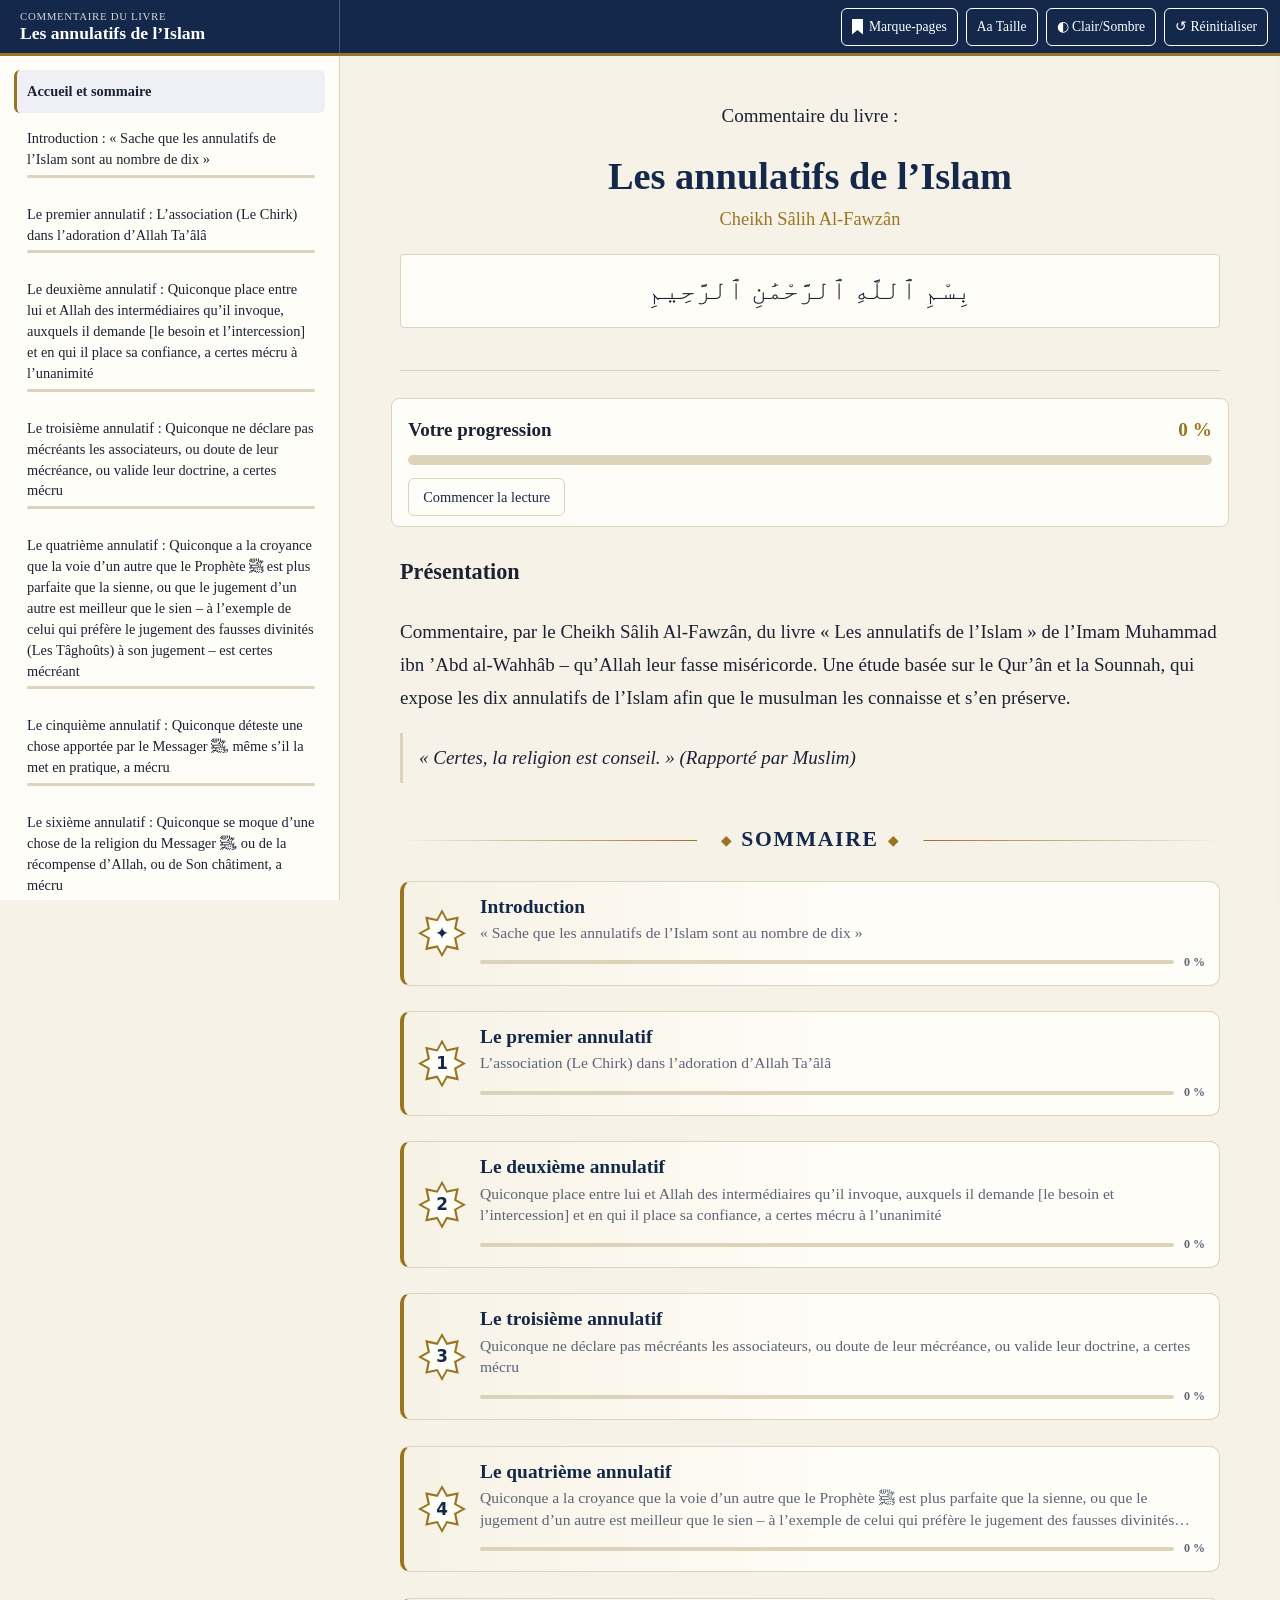
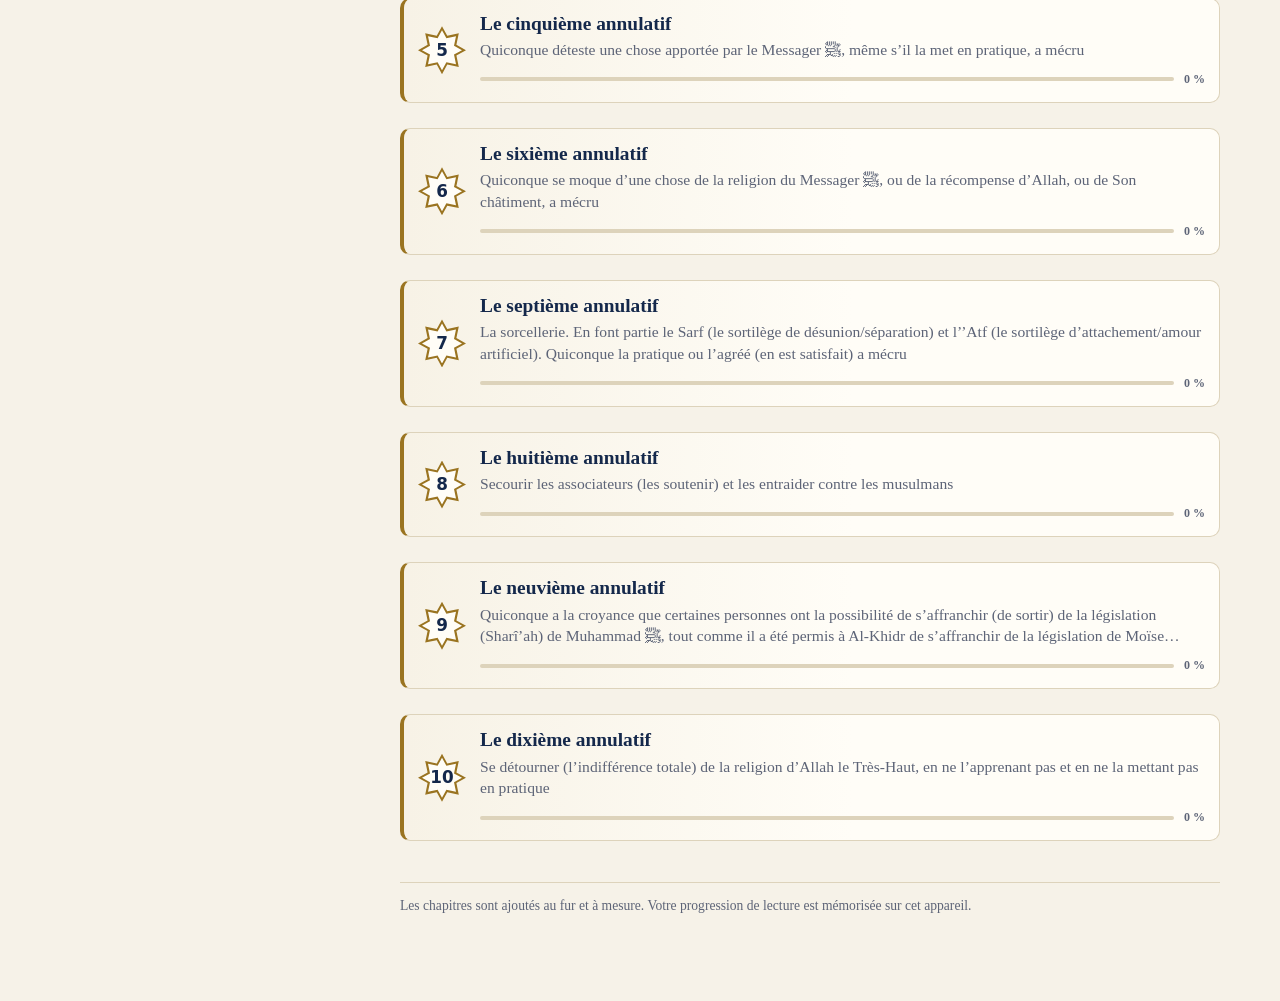
==== index.html @ ff6abf12 "Add files via upload" ====
<!DOCTYPE html>
<html lang="fr">
<head>
<meta charset="utf-8">
<meta name="viewport" content="width=device-width, initial-scale=1">
<title>Commentaire du livre : Les annulatifs de l’Islam – Cheikh Sâlih Al-Fawzân</title>
<link rel="manifest" href="manifest.webmanifest">
<meta name="theme-color" content="#14284b">
<link rel="icon" href="icon-192.png">
<link rel="stylesheet" href="style.css">
</head>
<body>
<main>
<div class="hero">
<p>Commentaire du livre :</p>
<h2>Les annulatifs de l’Islam</h2>
<p class="au">Cheikh Sâlih Al-Fawzân</p>
<p class="ar" style="text-align:center">بِسْمِ ٱللَّهِ ٱلرَّحْمَٰنِ ٱلرَّحِيمِ</p>
</div>
<section id="dash" class="dg"></section>
<h3>Présentation</h3>
<p>Commentaire, par le Cheikh Sâlih Al-Fawzân, du livre « Les annulatifs de l’Islam » de l’Imam Muhammad ibn ’Abd al-Wahhâb – qu’Allah leur fasse miséricorde. Une étude basée sur le Qur’ân et la Sounnah, qui expose les dix annulatifs de l’Islam afin que le musulman les connaisse et s’en préserve.</p>
<p class="tr">« Certes, la religion est conseil. » (Rapporté par Muslim)</p>
<h3 class="orn"><span>Sommaire</span></h3>
<ol id="sommaire" class="som"></ol>
<p class="fn">Les chapitres sont ajoutés au fur et à mesure. Votre progression de lecture est mémorisée sur cet appareil.</p>
</main>
<script src="app.js"></script>
</body>
</html>
---- style.css ----
/* Polices locales : voir fonts/LISEZMOI.txt */
@font-face{font-family:"Amiri";font-style:normal;font-weight:400;font-display:swap;src:local("Amiri"),url(fonts/Amiri-Regular.woff2) format("woff2"),url(fonts/Amiri-Regular.ttf) format("truetype")}
@font-face{font-family:"Amiri";font-style:normal;font-weight:700;font-display:swap;src:local("Amiri"),url(fonts/Amiri-Bold.woff2) format("woff2"),url(fonts/Amiri-Bold.ttf) format("truetype")}
@font-face{font-family:"Source Serif 4";font-style:normal;font-weight:400;font-display:swap;src:local("Source Serif 4"),url(fonts/SourceSerif4-Regular.woff2) format("woff2"),url(fonts/SourceSerif4-Regular.ttf) format("truetype")}
@font-face{font-family:"Source Serif 4";font-style:italic;font-weight:400;font-display:swap;src:local("Source Serif 4"),url(fonts/SourceSerif4-Italic.woff2) format("woff2"),url(fonts/SourceSerif4-Italic.ttf) format("truetype")}
@font-face{font-family:"Source Serif 4";font-style:normal;font-weight:600;font-display:swap;src:local("Source Serif 4"),url(fonts/SourceSerif4-SemiBold.woff2) format("woff2"),url(fonts/SourceSerif4-SemiBold.ttf) format("truetype")}
:root{--bg:#f6f2e8;--surf:#fffdf7;--ink:#1c2233;--mut:#5d6477;--navy:#14284b;--gold:#9a7421;--line:#ddd3bb;--quote:#eef0f6;--read:#c9a24a;color-scheme:light}
@media(prefers-color-scheme:dark){:root:not([data-theme=light]){--bg:#0f1420;--surf:#161d2e;--ink:#e8e6df;--mut:#9aa3b8;--navy:#9db4e6;--gold:#d4ac55;--line:#2a3350;--quote:#1b2540;--read:#d4ac55;color-scheme:dark}}
:root[data-theme=dark]{--bg:#0f1420;--surf:#161d2e;--ink:#e8e6df;--mut:#9aa3b8;--navy:#9db4e6;--gold:#d4ac55;--line:#2a3350;--quote:#1b2540;--read:#d4ac55;color-scheme:dark}
*{box-sizing:border-box}html{scroll-behavior:smooth;scroll-padding-top:70px}
body{margin:0;background:var(--bg);color:var(--ink);font:18px/1.75 "Source Serif 4",Georgia,"Times New Roman",serif}
header{position:fixed;top:0;left:0;right:0;height:56px;z-index:20;display:flex;align-items:center;gap:8px;padding:0 12px;background:var(--navy);color:#fff;border-bottom:3px solid var(--gold)}
@media(prefers-color-scheme:dark){:root:not([data-theme=light]) header{color:#0f1420}}
:root[data-theme=dark] header{color:#0f1420}
header h1{flex:1;margin:0;font-size:1rem;font-weight:600;white-space:nowrap;overflow:hidden;text-overflow:ellipsis}
header a{color:inherit;text-decoration:none}
header button{background:transparent;color:inherit;border:1px solid currentColor;border-radius:6px;padding:6px 10px;font:inherit;font-size:.85rem;cursor:pointer}
#menu{position:fixed;top:56px;bottom:0;left:0;width:340px;max-width:88vw;overflow-y:auto;background:var(--surf);border-right:1px solid var(--line);padding:14px;transform:translateX(-100%);transition:transform .2s;z-index:15;font-size:.9rem;line-height:1.45}
#menu.open{transform:none}
#menu a{display:block;padding:8px 10px;margin-bottom:4px;border-radius:6px;color:var(--ink);text-decoration:none;border-left:3px solid transparent}
#menu a.cur{background:var(--quote);border-left-color:var(--gold);font-weight:600}
#menu span.soon{display:block;padding:8px 10px;margin-bottom:4px;color:var(--mut);opacity:.7}
#menu a.done::after{content:" ✓";color:var(--gold)}
h2{font-size:1.5rem;line-height:1.35;color:var(--navy);margin:.2em 0 1em}
p{margin:0 0 1em}
.p{padding-left:12px;border-left:3px solid transparent}
.p.read{border-left-color:var(--read)}
.matn{background:var(--quote);border-inline-start:4px solid var(--gold);padding:12px 16px;border-radius:4px;font-weight:600}
.ar{direction:rtl;text-align:right;font-family:"Amiri","Scheherazade New","Noto Naskh Arabic",serif;font-size:1.55rem;line-height:2.2;margin:0 0 .6em;padding:6px 12px;background:var(--surf);border:1px solid var(--line);border-radius:4px}
.tr{margin:0 0 1em;padding:8px 14px;border-inline-start:3px solid var(--line);font-style:italic}
.tr small{display:block;font-style:normal;color:var(--mut);font-size:.8em;margin-top:4px}
.fn{border-top:1px solid var(--line);margin-top:2em;padding-top:.8em;font-size:.85rem;color:var(--mut)}
.fn p{margin:0 0 .4em}sup a{color:var(--gold);text-decoration:none;font-weight:700}
.nav{display:flex;justify-content:space-between;gap:10px;margin-top:2em}
.nav a,.btn{padding:10px 14px;border:1px solid var(--line);border-radius:6px;color:var(--navy);text-decoration:none;background:var(--surf);font:inherit;font-size:.9rem;cursor:pointer}
#resume{display:none;margin-bottom:1.2em}
.hero{text-align:center;padding:1em 0 1.4em;border-bottom:1px solid var(--line);margin-bottom:1.4em}
.hero h2{font-size:2.2rem;margin:0}.hero .au{color:var(--gold);font-size:1.15rem}
a:focus-visible,button:focus-visible{outline:2px solid var(--gold);outline-offset:2px}
#fnpop{position:fixed;inset:0;z-index:50;display:none;align-items:center;justify-content:center;padding:16px;background:rgba(10,14,25,.55)}
#fnpop.on{display:flex}
#fnpop div{max-width:520px;width:100%;max-height:80vh;overflow:auto;background:var(--surf);color:var(--ink);border:1px solid var(--line);border-top:4px solid var(--gold);border-radius:8px;padding:16px 18px;font-size:.95rem;line-height:1.6}
#fnpop b{display:block;color:var(--navy);margin-bottom:6px}
#fnpop button{margin-top:10px;float:right}

/* ===== Responsive ===== */
html{-webkit-text-size-adjust:100%}
body{font-size:clamp(16px,.6vw + 14.5px,19px);overflow-wrap:break-word}
main{margin:0;padding:80px clamp(14px,4vw,32px) 70px}
main>:is(.p,p,h2,h3,ol,div,button){max-width:var(--w,760px);margin-left:auto;margin-right:auto}
#resume{display:none}
header{padding-left:max(12px,env(safe-area-inset-left))}
header button{min-height:38px;min-width:42px}
.lb{display:none}
#menu{width:min(340px,86vw);-webkit-overflow-scrolling:touch}
#menu a,#menu span.soon{padding:11px 10px}
#mbk{position:fixed;inset:56px 0 0;background:rgba(10,14,25,.45);z-index:14;display:none}
#mbk.on{display:block}
h2{font-size:clamp(1.2rem,4.4vw,1.6rem)}
.hero h2{font-size:clamp(1.8rem,8vw,2.4rem)}
.ar{font-size:clamp(1.3rem,1.05rem + 1.4vw,1.7rem);padding:6px clamp(8px,2vw,14px)}
.tr{padding:8px clamp(10px,2vw,16px)}
.nav{flex-wrap:wrap}.nav a{flex:1 1 140px;text-align:center;min-height:44px;display:flex;align-items:center;justify-content:center}
@media(max-width:480px){.p{padding-left:8px}.matn{padding:10px 12px}header h1{font-size:.92rem}}
@media(min-width:640px){.lb{display:inline}}
@media(min-width:1000px){
 :root{--sb:340px}
 #menu{width:var(--sb);transform:none;max-width:none}
 #burger,#mbk{display:none!important}
 main{margin-left:var(--sb);padding-left:clamp(28px,4vw,56px);padding-right:clamp(28px,4vw,56px)}
 main>:is(.p,p,h2,h3,ol,div,button){--w:820px}
}
@media(min-width:1400px){:root{--sb:380px}main>:is(.p,p,h2,h3,ol,div,button){--w:900px}}
@media(prefers-reduced-motion:reduce){html{scroll-behavior:auto}#menu{transition:none}}

/* ===== Marque-pages et progression ===== */
.p{position:relative}
.bm{position:absolute;top:0;right:6px;width:16px;height:24px;padding:0;border:0;cursor:pointer;background:var(--line);clip-path:polygon(0 0,100% 0,100% 100%,50% 74%,0 100%);opacity:0;transition:opacity .15s,background .15s}
.p:hover>.bm,.bm:focus-visible,.p.bmk>.bm{opacity:1}
.bm:hover{background:var(--gold)}
.p.bmk>.bm{background:var(--gold)}
.p.bmk{background:linear-gradient(90deg,transparent,color-mix(in srgb,var(--gold) 9%,transparent))}
@media(hover:none){.bm{opacity:.4}}
.flash{animation:fl 1.8s ease}
@keyframes fl{0%,60%{box-shadow:0 0 0 3px var(--gold)}100%{box-shadow:0 0 0 3px transparent}}
#pbar{position:fixed;top:56px;left:0;right:0;height:3px;z-index:19;background:transparent}
#pbar i{display:block;height:100%;width:0;background:var(--gold)}
#ppill{position:fixed;right:12px;bottom:12px;z-index:12;padding:5px 11px;border-radius:999px;background:var(--navy);color:var(--bg);font:600 .78rem/1 system-ui,sans-serif;opacity:.88;pointer-events:none}
.mb{display:block;height:4px;border-radius:2px;background:var(--line);overflow:hidden;margin-top:6px}
.mb u{display:block;height:100%;background:var(--gold);text-decoration:none}
.mb.big{height:10px;border-radius:5px;margin:8px 0 14px}
#menu a .mb{margin-top:5px;height:3px}
#sommaire li{margin-bottom:.7em}#sommaire li small{color:var(--mut)}
.dg{border:1px solid var(--line);background:var(--surf);border-radius:8px;padding:14px 16px;margin-bottom:1.4em}
.dgh{display:flex;justify-content:space-between;align-items:baseline}.dgh span{color:var(--gold);font-weight:700;font-size:1.2rem}
#bmb{position:relative;display:inline-flex;align-items:center;gap:6px}
.rib{display:inline-block;width:11px;height:16px;background:currentColor;clip-path:polygon(0 0,100% 0,100% 100%,50% 72%,0 100%)}
#bmb em{font-style:normal;font-size:.72rem;font-weight:700;min-width:16px;height:16px;line-height:16px;border-radius:8px;background:var(--gold);color:#fff;text-align:center;padding:0 4px}
#bmb em:empty{display:none}
#bmp{position:fixed;top:56px;right:0;bottom:0;width:min(380px,92vw);z-index:30;background:var(--surf);border-left:1px solid var(--line);border-top:3px solid var(--gold);padding:14px;overflow-y:auto;transform:translateX(105%);transition:transform .2s;box-shadow:-6px 0 20px rgba(0,0,0,.18);font-size:.9rem;line-height:1.45}
#bmp.on{transform:none}
#bmp .bh{display:flex;justify-content:space-between;align-items:center;margin-bottom:10px}
#bmp .bh b{color:var(--navy);font-size:1.05rem}
.bi{display:flex;gap:6px;align-items:flex-start;border-left:3px solid var(--gold);background:var(--quote);border-radius:4px;margin-bottom:8px;padding:8px 8px 8px 10px}
.bi a{flex:1;color:var(--ink);text-decoration:none}
.bi small{display:block;color:var(--mut);margin-bottom:2px}
.bi button{background:none;border:0;color:var(--mut);cursor:pointer;font-size:1rem;padding:2px 6px}
#bmp .em{color:var(--mut)}
@media(prefers-reduced-motion:reduce){#bmp{transition:none}.flash{animation:none}}

/* ===== Titre du livre dans l'en-tête ===== */
header h1{display:flex;align-items:center;text-align:left;min-width:0;height:100%}
header h1 a{display:flex;flex-direction:column;justify-content:center;min-width:0;line-height:1.15;text-align:left}
header h1 small{font-size:.68rem;font-weight:400;letter-spacing:.06em;text-transform:uppercase;opacity:.8}
header h1 span{font-size:1.02rem;font-weight:700;white-space:nowrap;overflow:hidden;text-overflow:ellipsis}
#bmb{margin-left:auto}
@media(max-width:480px){header h1 small{display:none}header h1 span{font-size:.95rem}}
@media(min-width:1000px){
 header{padding-left:0}
 header h1{flex:none;width:var(--sb);padding:0 20px;border-right:1px solid rgba(255,255,255,.22);margin:0 18px 0 0}
 header h1 span{font-size:1.1rem}
}

/* ===== Versets et hadiths ===== */
:root{--vb:color-mix(in srgb,var(--gold) 45%,var(--surf))}
.ar.vs{text-align:center;font-size:clamp(1.5rem,1.15rem + 1.7vw,2.05rem);line-height:2.35;margin:1.6em auto 0;padding:22px clamp(14px,3vw,30px) 14px;border:1px solid var(--vb);border-bottom:0;border-radius:12px 12px 0 0;background:linear-gradient(180deg,color-mix(in srgb,var(--gold) 9%,var(--surf)),var(--surf))}
.ar.vs::before{content:"\FD3F\00a0";color:var(--gold)}
.ar.vs::after{content:"\00a0\FD3E";color:var(--gold)}
.tr.vs{font-style:normal;margin:0 auto 1.6em;padding:12px clamp(14px,3vw,30px) 14px;border:1px solid var(--vb);border-top:1px dashed var(--vb);border-radius:0 0 12px 12px;background:var(--surf)}
.tr.vs small{display:inline-block;margin-top:10px;padding:2px 12px;border-radius:999px;background:var(--quote);color:var(--gold);font-weight:600;font-size:.76rem;letter-spacing:.02em}
.p.vs.read{border-left-color:var(--vb);box-shadow:-3px 0 0 var(--read)}
.ar.hd{margin:1.4em auto 0;border:0;border-right:4px solid var(--navy);border-radius:6px 6px 0 0;background:var(--quote)}
.tr.hd{margin:0 auto 1.4em;border:0;border-right:4px solid var(--navy);border-radius:0 0 6px 6px;background:var(--quote);padding:10px 14px}
.p.hd.read{border-left-color:transparent;box-shadow:-3px 0 0 var(--read)}
.ar.vs .bm,.ar.hd .bm{top:6px}

/* ===== Taille de la police ===== */
html{--fs:1;--fa:1}
body{font-size:calc(clamp(16px,.6vw + 14.5px,19px)*var(--fs))}
h2{font-size:calc(clamp(1.2rem,4.4vw,1.6rem)*var(--fs))}
.ar{font-size:calc(clamp(1.3rem,1.05rem + 1.4vw,1.7rem)*var(--fa))}
.ar.vs{font-size:calc(clamp(1.5rem,1.15rem + 1.7vw,2.05rem)*var(--fa))}
.tr small,.fn{font-size:calc(.85rem*var(--fs))}
#fsp{position:fixed;top:60px;right:12px;width:min(310px,92vw);z-index:40;display:none;background:var(--surf);color:var(--ink);border:1px solid var(--line);border-top:3px solid var(--gold);border-radius:8px;padding:14px;box-shadow:0 8px 24px rgba(0,0,0,.25);font:.9rem/1.4 system-ui,sans-serif}
#fsp.on{display:block}
#fsp b{display:block;color:var(--navy);margin-bottom:8px}
#fsp label{display:block;margin-bottom:12px}
#fsp label span{float:right;color:var(--gold);font-weight:700}
#fsp label div{display:flex;align-items:center;gap:8px;margin-top:6px}
#fsp input[type=range]{flex:1;accent-color:var(--gold)}
#fsp label button{min-width:40px;min-height:40px;border:1px solid var(--line);border-radius:6px;background:var(--quote);color:var(--ink);font-weight:700;cursor:pointer}

/* ===== Sommaire décoré ===== */
h3.orn{display:flex;align-items:center;gap:14px;justify-content:center;margin:1.8em auto 1em;color:var(--navy);font-size:1.35rem;letter-spacing:.08em;text-transform:uppercase}
h3.orn::before,h3.orn::after{content:"";flex:1;height:1px;background:linear-gradient(90deg,transparent,var(--gold))}
h3.orn::after{transform:scaleX(-1)}
h3.orn span::before,h3.orn span::after{content:"◆";color:var(--gold);font-size:.6em;margin:0 .7em;vertical-align:middle}
.som{list-style:none;margin:0;padding:0;display:grid;gap:12px}
.som li{margin:0}
.som a{display:flex;align-items:center;gap:14px;padding:12px 14px;border:1px solid var(--line);border-left:4px solid var(--gold);border-radius:10px;background:linear-gradient(90deg,color-mix(in srgb,var(--gold) 8%,var(--surf)),var(--surf) 55%);color:var(--ink);text-decoration:none;transition:transform .15s,box-shadow .15s,border-color .15s}
.som a:hover,.som a:focus-visible{transform:translateX(4px);box-shadow:0 4px 14px rgba(0,0,0,.12);border-color:var(--gold)}
.som .num{flex:none;position:relative;width:48px;height:48px;display:grid;place-items:center;background:var(--gold);color:var(--navy);font:700 1.05rem/1 system-ui,sans-serif;clip-path:polygon(50% 0%,61% 20%,85% 15%,80% 39%,100% 50%,80% 61%,85% 85%,61% 80%,50% 100%,39% 80%,15% 85%,20% 61%,0% 50%,20% 39%,15% 15%,39% 20%)}
.som .num::before{content:"";position:absolute;inset:4px;z-index:-1;background:var(--surf);clip-path:inherit}
.som .num{isolation:isolate}
.som .tx{flex:1;min-width:0;display:block}
.som .tx b{display:block;color:var(--navy);font-size:1.02em;line-height:1.3}
.som .tx em{display:block;font-style:normal;color:var(--mut);font-size:.82em;line-height:1.4;margin-top:3px;display:-webkit-box;-webkit-line-clamp:2;-webkit-box-orient:vertical;overflow:hidden}
.som .row{display:flex;align-items:center;gap:10px;margin-top:8px}
.som .row .mb{flex:1;margin:0}
.som .row small{font-size:.75rem;color:var(--gold);font-weight:700;white-space:nowrap}
.som li.soon{display:flex;gap:14px;padding:12px 14px;opacity:.55}
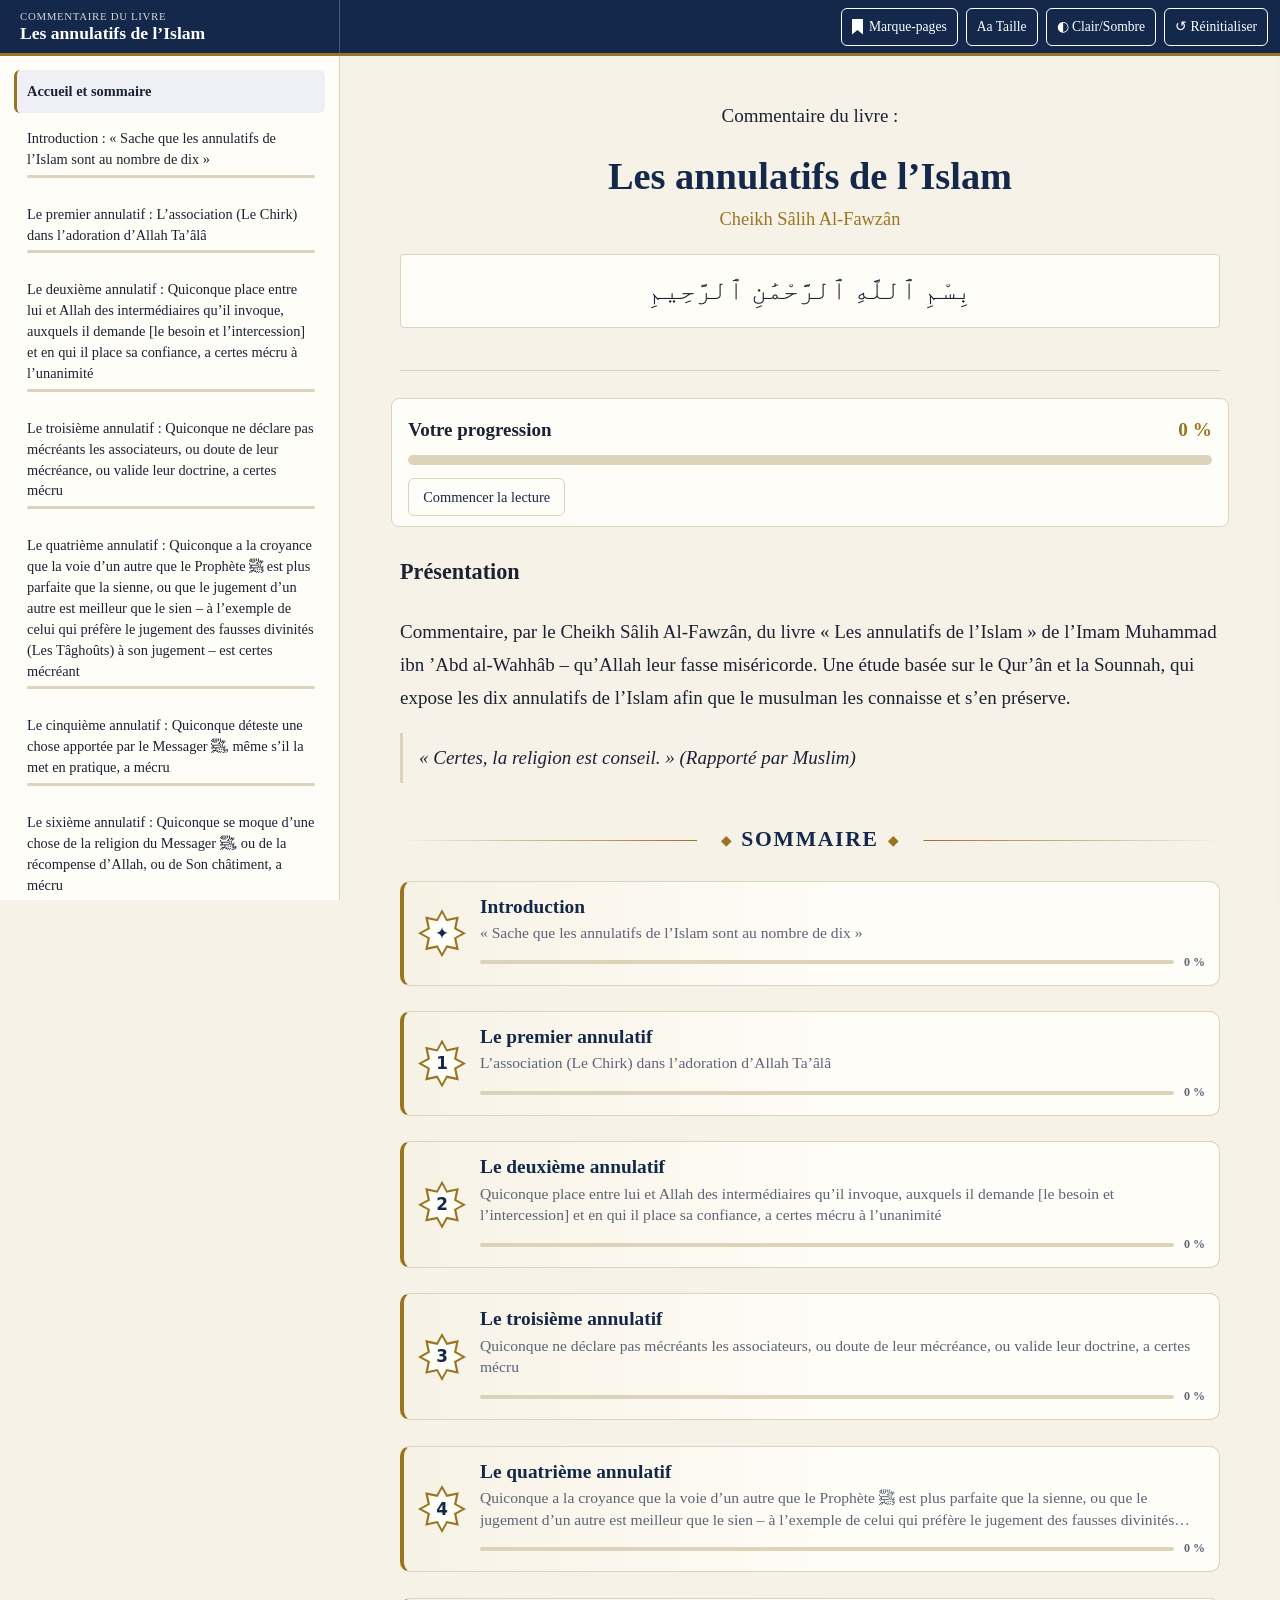
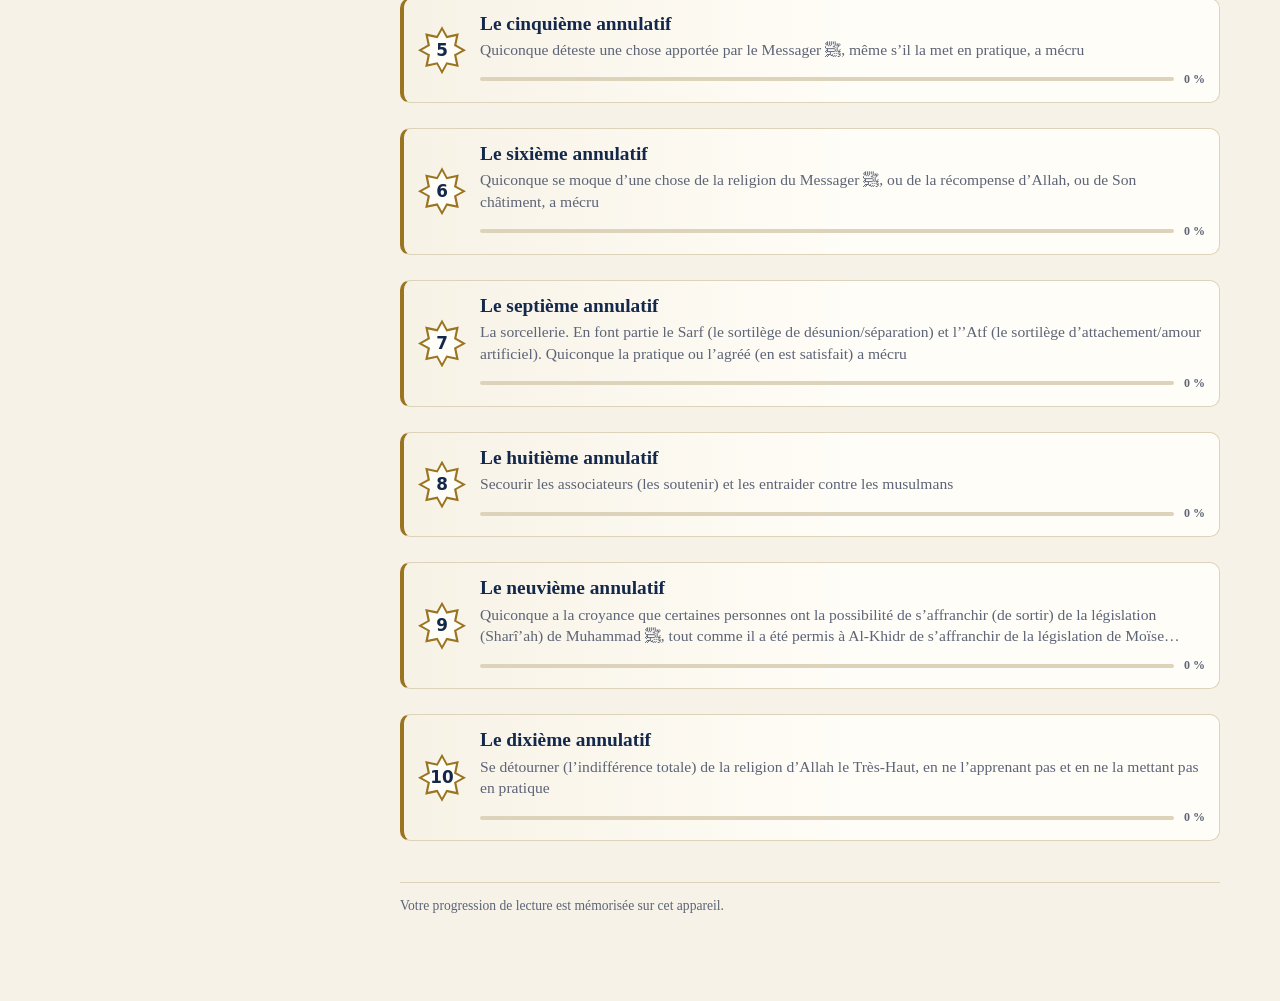
==== commit 4a28c8df: "Remove redundant text from index.html" ====
--- a/index.html
+++ b/index.html
@@ -23,7 +23,7 @@
 <p class="tr">« Certes, la religion est conseil. » (Rapporté par Muslim)</p>
 <h3 class="orn"><span>Sommaire</span></h3>
 <ol id="sommaire" class="som"></ol>
-<p class="fn">Les chapitres sont ajoutés au fur et à mesure. Votre progression de lecture est mémorisée sur cet appareil.</p>
+<p class="fn">Votre progression de lecture est mémorisée sur cet appareil.</p>
 </main>
 <script src="app.js"></script>
 </body>
